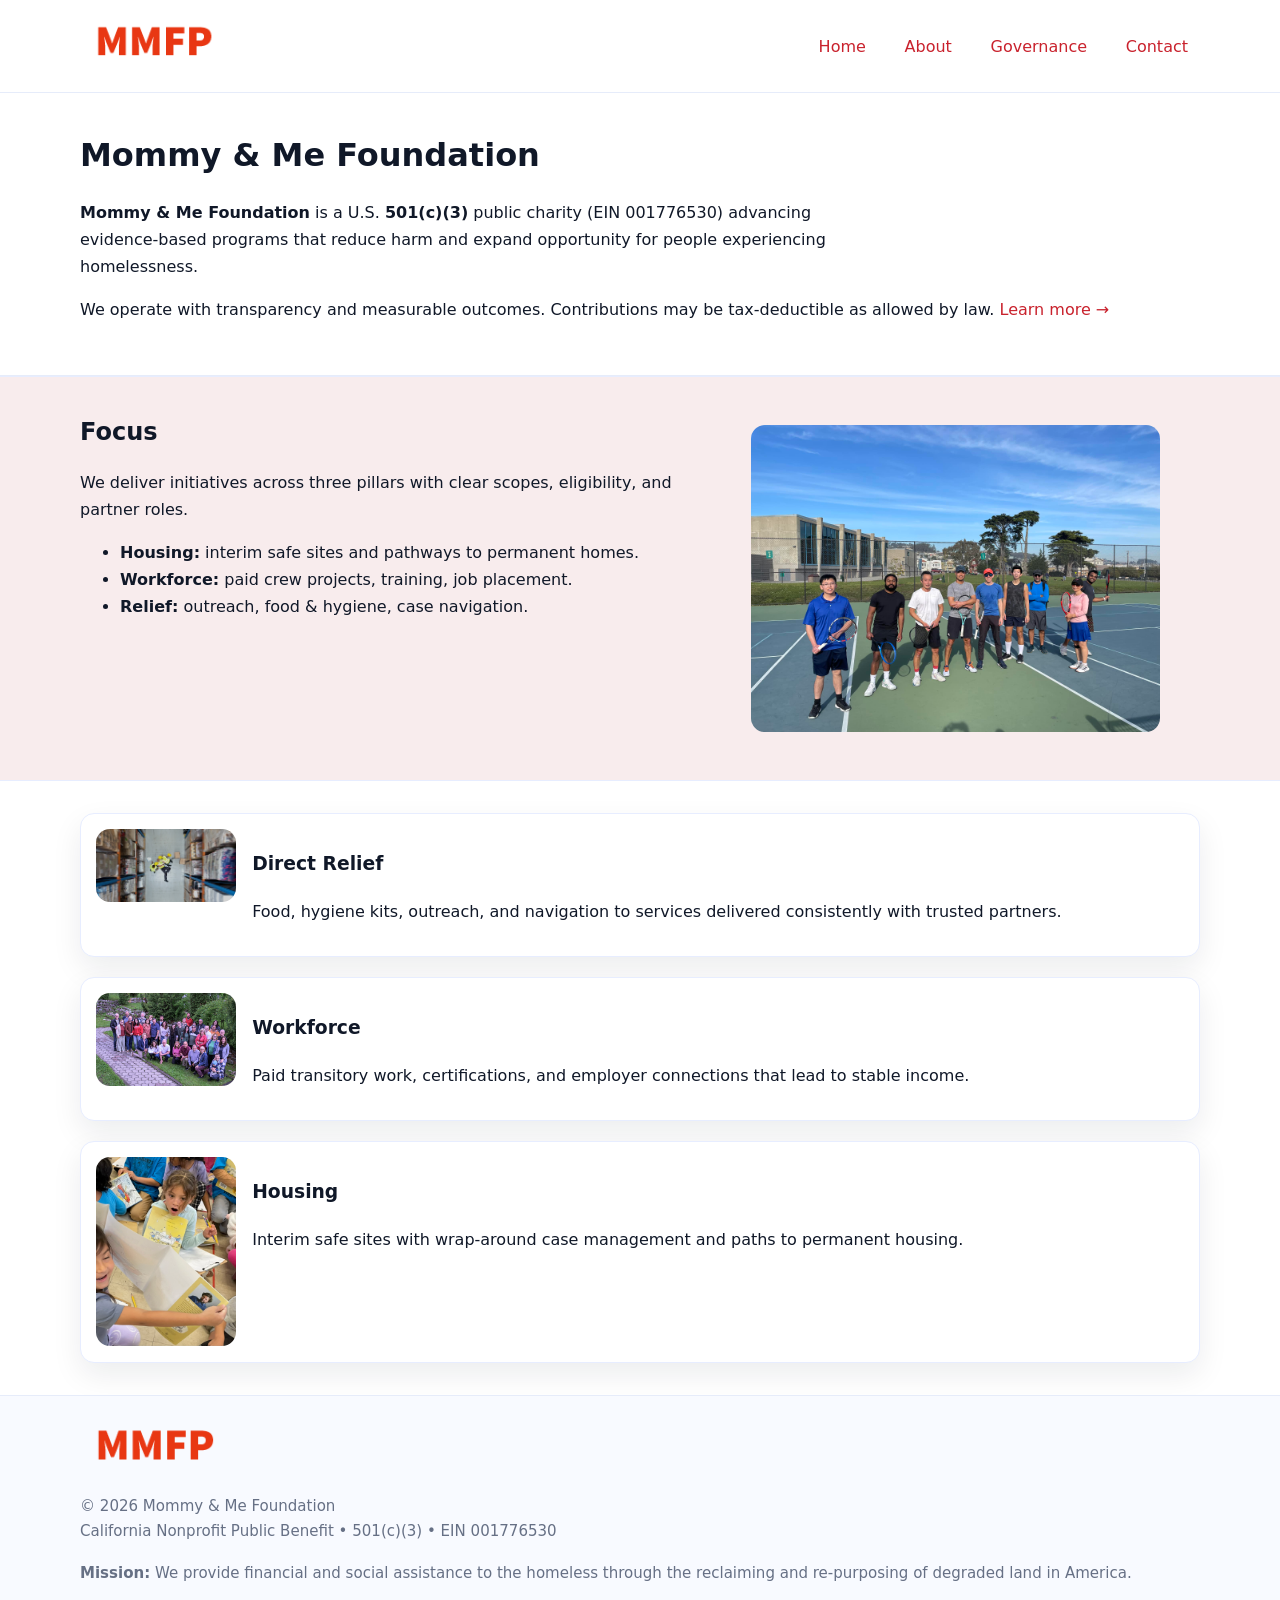
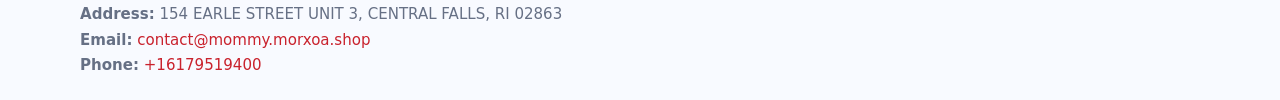
==== index.html @ 0a7ad261 "Initial commit" ====
<!doctype html>
<html lang="en">
<head>
<meta charset="utf-8"/><meta name="viewport" content="width=device-width,initial-scale=1"/>
<title>Mommy & Me Foundation – Nonprofit • 2025</title>
<link rel="stylesheet" href="assets/styles.css"/><link rel="icon" href="images/logo.png">
<meta name="data-ein" content="001776530"><meta name="data-name" content="Mommy & Me Foundation">
<meta name="data-email" content="contact@mommy.morxoa.shop"><meta name="data-phone" content="+16179519400">
<meta name="data-address" content="154 EARLE STREET UNIT 3, CENTRAL FALLS, RI 02863"><meta name="data-map" content="154+EARLE+STREET+UNIT+3,+CENTRAL+FALLS,+RI+02863">
  <meta name="description" content="Dedicated to community services, education, and direct relief, Mommy & Me Foundation collaborates with neighbors and partners to deliver practical help and long-term impact.">
</head>
<body>
<div style="position:absolute;left:-9999px;top:-9999px;opacity:0" data-uniq="{{UNIQUE_BLOB}}">
  <span>Dedicated to community services, education, and direct relief, Mommy & Me Foundation collaborates with neighbors and partners to deliver practical help and long-term impact.</span><svg width="12" height="12" viewBox="0 0 12 12" xmlns="http://www.w3.org/2000/svg"><circle cx="6" cy="6" r="5" fill="#b45309"/></svg><img src="images/education.jpg" width="1" height="1" alt="" loading="lazy"/>
</div>

<header>
  <div class="header-wrap">
    <a href="index.html"><img src="images/logo.png" alt="Mommy & Me Foundation logo" style="width:148px"></a>
    <nav>
      <a class="active" href="index.html">Home</a>
      <a href="about.html">About</a>
      <a href="governance.html">Governance</a>
      <a href="contact.html">Contact</a>
    </nav>
  </div>
</header>

<main>
  <section class="cc0aa1b8f83">
    <div class="container">
      <h1>Mommy & Me Foundation</h1>
      <p class="c2485fed0ae">
        <strong>Mommy & Me Foundation</strong> is a U.S. <strong>501(c)(3)</strong> public charity (EIN 001776530) advancing evidence-based programs that reduce harm and expand opportunity for people experiencing homelessness.
      </p>
      <p>
        We operate with transparency and measurable outcomes. Contributions may be tax-deductible as allowed by law.
        <a href="about.html">Learn more →</a>
      </p>
    </div>
  </section>

  <section class="section tint">
    <div class="container grid two">
      <div>
        <h2>Focus</h2>
        <p>We deliver initiatives across three pillars with clear scopes, eligibility, and partner roles.</p>
        <ul>
          <li><strong>Housing:</strong> interim safe sites and pathways to permanent homes.</li>
          <li><strong>Workforce:</strong> paid crew projects, training, job placement.</li>
          <li><strong>Relief:</strong> outreach, food & hygiene, case navigation.</li>
        </ul>
      </div>
      <figure><img src="images/hero.jpg" alt="Program highlight"></figure>
    </div>
  </section>

  <section class="section">
    <div class="container list grid">
      <div class="item">
        <img src="images/relief.jpg" alt="">
        <div>
          <h3>Direct Relief</h3>
          <p>Food, hygiene kits, outreach, and navigation to services delivered consistently with trusted partners.</p>
        </div>
      </div>
      <div class="item">
        <img src="images/jobs.jpg" alt="">
        <div>
          <h3>Workforce</h3>
          <p>Paid transitory work, certifications, and employer connections that lead to stable income.</p>
        </div>
      </div>
      <div class="item">
        <img src="images/land.jpg" alt="">
        <div>
          <h3>Housing</h3>
          <p>Interim safe sites with wrap-around case management and paths to permanent housing.</p>
        </div>
      </div>
    </div>
  </section>

  <footer class="footer">
    <div class="container grid">
      <div><img src="images/logo.png" alt="" style="width:150px;margin-bottom:.6rem">
        <div class="small">© <span id="year"></span> Mommy & Me Foundation</div>
        <div class="small">California Nonprofit Public Benefit • 501(c)(3) • EIN 001776530</div>
      </div>
      <div><div class="small"><strong>Mission:</strong> We provide financial and social assistance to the homeless through the reclaiming and re-purposing of degraded land in America.</div></div>
      <div><div class="small"><strong>Address:</strong> 154 EARLE STREET UNIT 3, CENTRAL FALLS, RI 02863<br><strong>Email:</strong> <a href="mailto:contact@mommy.morxoa.shop">contact@mommy.morxoa.shop</a><br><strong>Phone:</strong> <a href="tel:+16179519400">+16179519400</a></div></div>
    </div>
  </footer>
</main>

<!-- color/skin script -->
<script>(function(){function g(n){const e=document.querySelector('meta[name="'+n+'"]');return e?e.content:''}
function h(s){let x=2166136261>>>0;for(let i=0;i<s.length;i++){x^=s.charCodeAt(i);x=(x*16777619)>>>0}return x>>>0}
let k=(g('data-ein')||'').replace(/\D+/g,'');if(!k)k=g('data-name')||location.hostname||'d';
const key=h(String(k)),H=key%360,S=55+(key%20),L=46;
const r=document.documentElement;r.style.setProperty('--brand',`hsl(${H} ${S}% ${L}%)`);
r.style.setProperty('--brand-ink',`hsl(${H} ${Math.min(95,S+10)}% ${Math.max(22,L-18)}%)`);
r.style.setProperty('--soft',`hsl(${H} ${Math.max(40,S-25)}% 95%)`);
const y=document.getElementById('year'); if(y) y.textContent=new Date().getFullYear();})();</script>
</body>
</html>
---- assets/styles.css ----
:root{
  --ink:#101828; --muted:#667085; --paper:#fff; --line:#e6ecfa;
  --brand:#2256d8; --brand-ink:#143a9a; --soft:#eef3ff;
  --radius:18px; --shadow:0 12px 30px rgba(16,24,40,.08)
}
*{box-sizing:border-box}
html,body{height:100%}
body{
  margin:0;background:var(--paper);color:var(--ink);
  font-family:Inter,system-ui,-apple-system,Segoe UI,Roboto,Arial,sans-serif;
  line-height:1.7
}
a{color:var(--brand);text-decoration:none}
a:hover{text-decoration:underline}
img{max-width:100%;display:block;border-radius:14px}

header{position:sticky;top:0;background:#fff;border-bottom:1px solid var(--line);z-index:10}
.header-wrap{width:min(1120px,94%);margin:0 auto;display:flex;align-items:center;justify-content:space-between;padding:.8rem 0}
.header-wrap nav a{margin-left:.6rem;padding:.5rem .75rem;border-radius:10px}
.header-wrap nav a:hover{background:var(--soft);text-decoration:none}

main{min-height:100svh;display:flex;flex-direction:column}
.container{width:min(1120px,94%);margin-inline:auto}
.section{padding:2rem 0}
.cc0aa1b8f83{padding:2.2rem 0;border-bottom:1px solid var(--line)}
h1{font-size:2rem;margin:0 0 .2rem 0}
h2{font-size:1.5rem;margin:.2rem 0 .6rem}
.c2485fed0ae{max-width:78ch}

.grid{display:grid;gap:1.2rem}
.two{grid-template-columns:1fr}
.list .item{
  display:grid;grid-template-columns:140px 1fr;gap:1rem;
  background:#fff;border:1px solid #e7edff;border-radius:14px;padding:.95rem;box-shadow:var(--shadow)
}

.tint{background:var(--soft);border-top:1px solid #e7edff;border-bottom:1px solid #e7edff}

.c89a719452d{display:grid;grid-template-columns:1fr;gap:.9rem}
label{display:grid;gap:.35rem;font-weight:600}
input,textarea{
  width:100%;padding:.75rem .85rem;border:1px solid #d8e2fb;border-radius:12px;
  font:inherit
}
input:focus,textarea:focus{outline:2px solid var(--soft);border-color:var(--brand)}
.c8ea1c5f77e{display:inline-block;padding:.75rem 1rem;border:1px solid #d8e2fb;border-radius:12px;background:#fff}
.c8ea1c5f77e:hover{box-shadow:var(--shadow);text-decoration:none}
.btn-primary{background:var(--brand);border-color:var(--brand);color:#fff}

.map-embed iframe{width:100%;aspect-ratio:16/9;border:0;border-radius:16px;box-shadow:var(--shadow)}
.small{color:var(--muted);font-size:.94rem}

.footer{border-top:1px solid var(--line);background:#f8faff;margin-top:auto}
.footer .grid{display:grid;grid-template-columns:1fr;gap:1rem;padding:1.3rem 0}

@media(min-width:900px){
  .two{grid-template-columns:1.25fr 1fr}
}
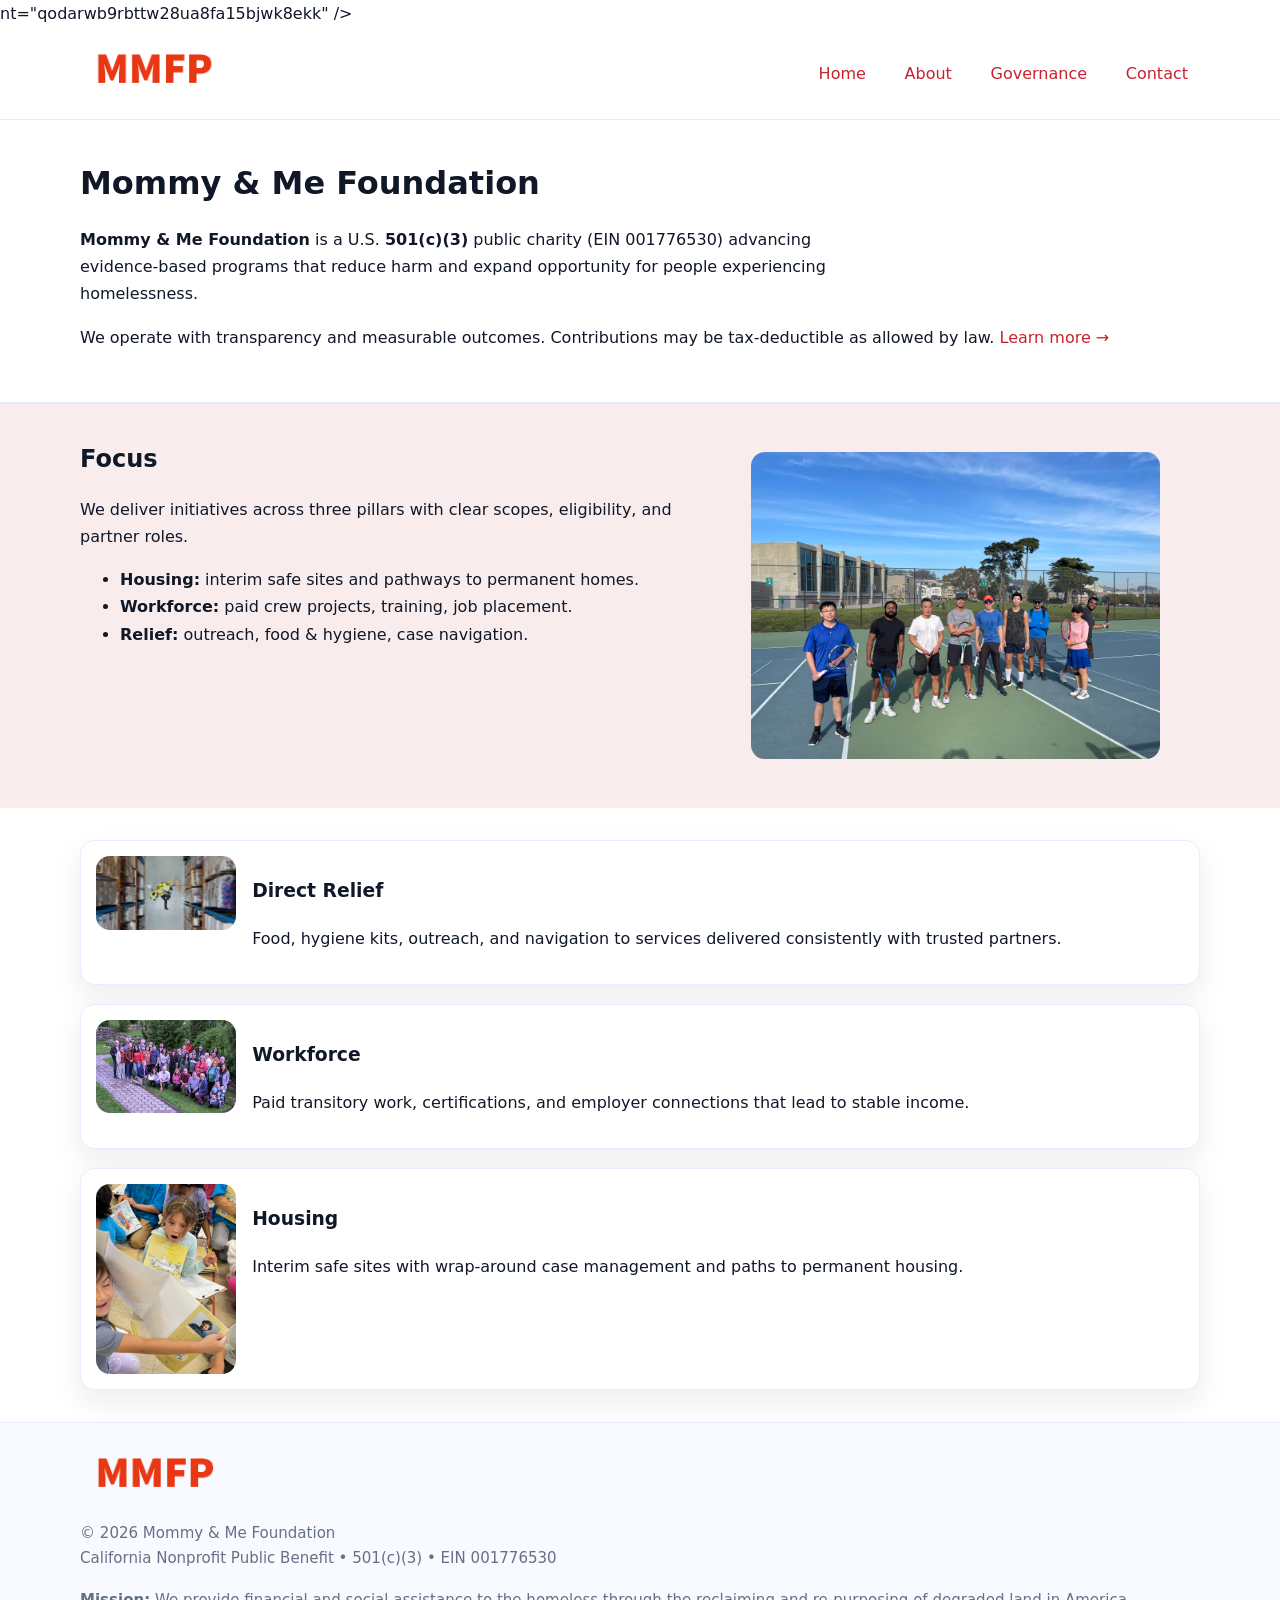
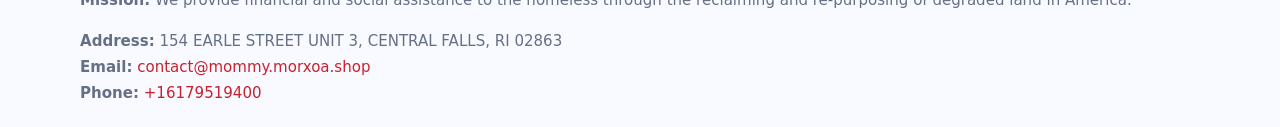
==== commit 9d4544f6: "Add facebook-domain-verification meta" ====
--- a/index.html
+++ b/index.html
@@ -8,6 +8,7 @@
 <meta name="data-email" content="contact@mommy.morxoa.shop"><meta name="data-phone" content="+16179519400">
 <meta name="data-address" content="154 EARLE STREET UNIT 3, CENTRAL FALLS, RI 02863"><meta name="data-map" content="154+EARLE+STREET+UNIT+3,+CENTRAL+FALLS,+RI+02863">
   <meta name="description" content="Dedicated to community services, education, and direct relief, Mommy & Me Foundation collaborates with neighbors and partners to deliver practical help and long-term impact.">
+nt="qodarwb9rbttw28ua8fa15bjwk8ekk" />
 </head>
 <body>
 <div style="position:absolute;left:-9999px;top:-9999px;opacity:0" data-uniq="{{UNIQUE_BLOB}}">
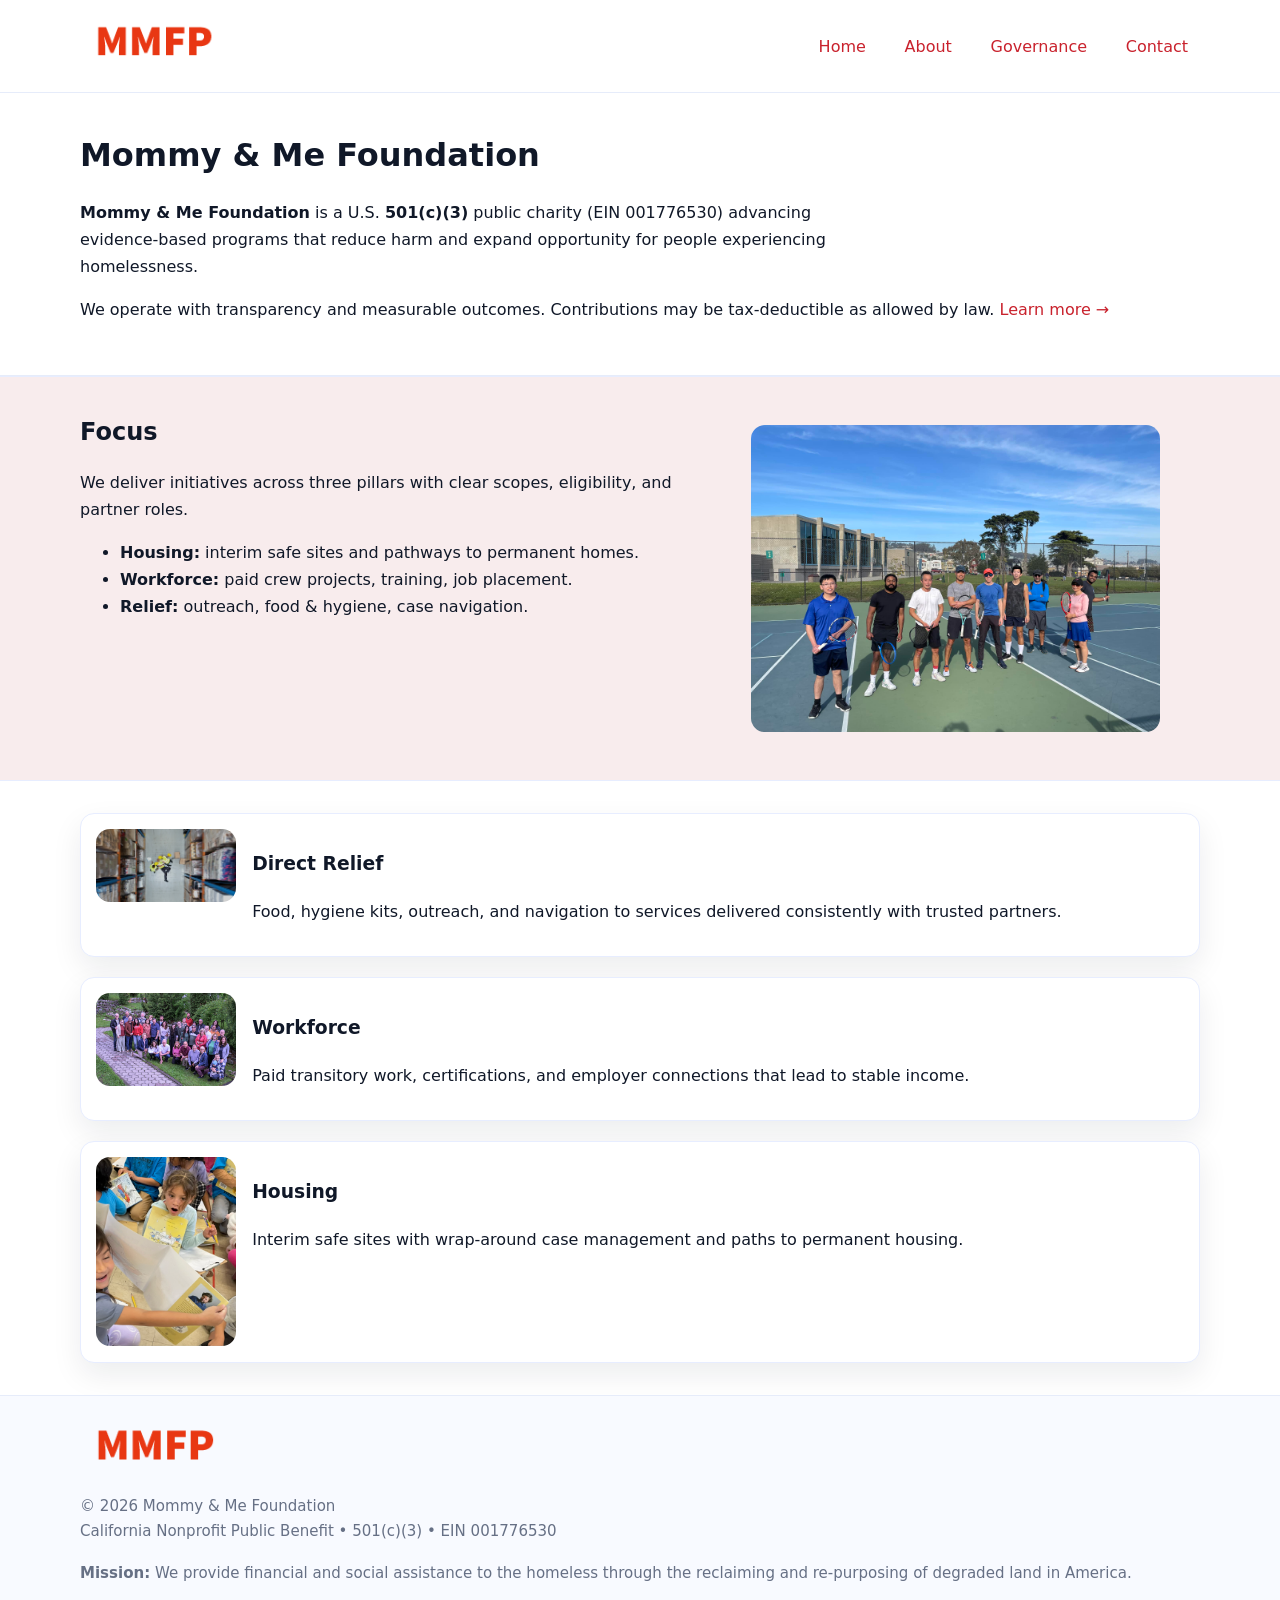
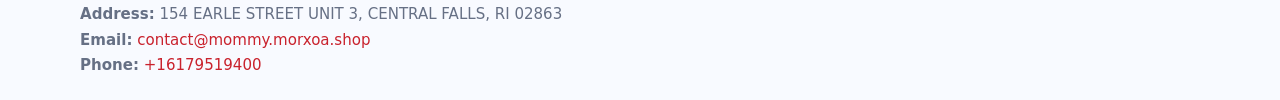
==== commit 2e1007e2: "Update index.html" ====
--- a/index.html
+++ b/index.html
@@ -8,7 +8,7 @@
 <meta name="data-email" content="contact@mommy.morxoa.shop"><meta name="data-phone" content="+16179519400">
 <meta name="data-address" content="154 EARLE STREET UNIT 3, CENTRAL FALLS, RI 02863"><meta name="data-map" content="154+EARLE+STREET+UNIT+3,+CENTRAL+FALLS,+RI+02863">
   <meta name="description" content="Dedicated to community services, education, and direct relief, Mommy & Me Foundation collaborates with neighbors and partners to deliver practical help and long-term impact.">
-nt="qodarwb9rbttw28ua8fa15bjwk8ekk" />
+<meta name="facebook-domain-verification" content="qodarwb9rbttw28ua8fa15bjwk8ekk" />
 </head>
 <body>
 <div style="position:absolute;left:-9999px;top:-9999px;opacity:0" data-uniq="{{UNIQUE_BLOB}}">
